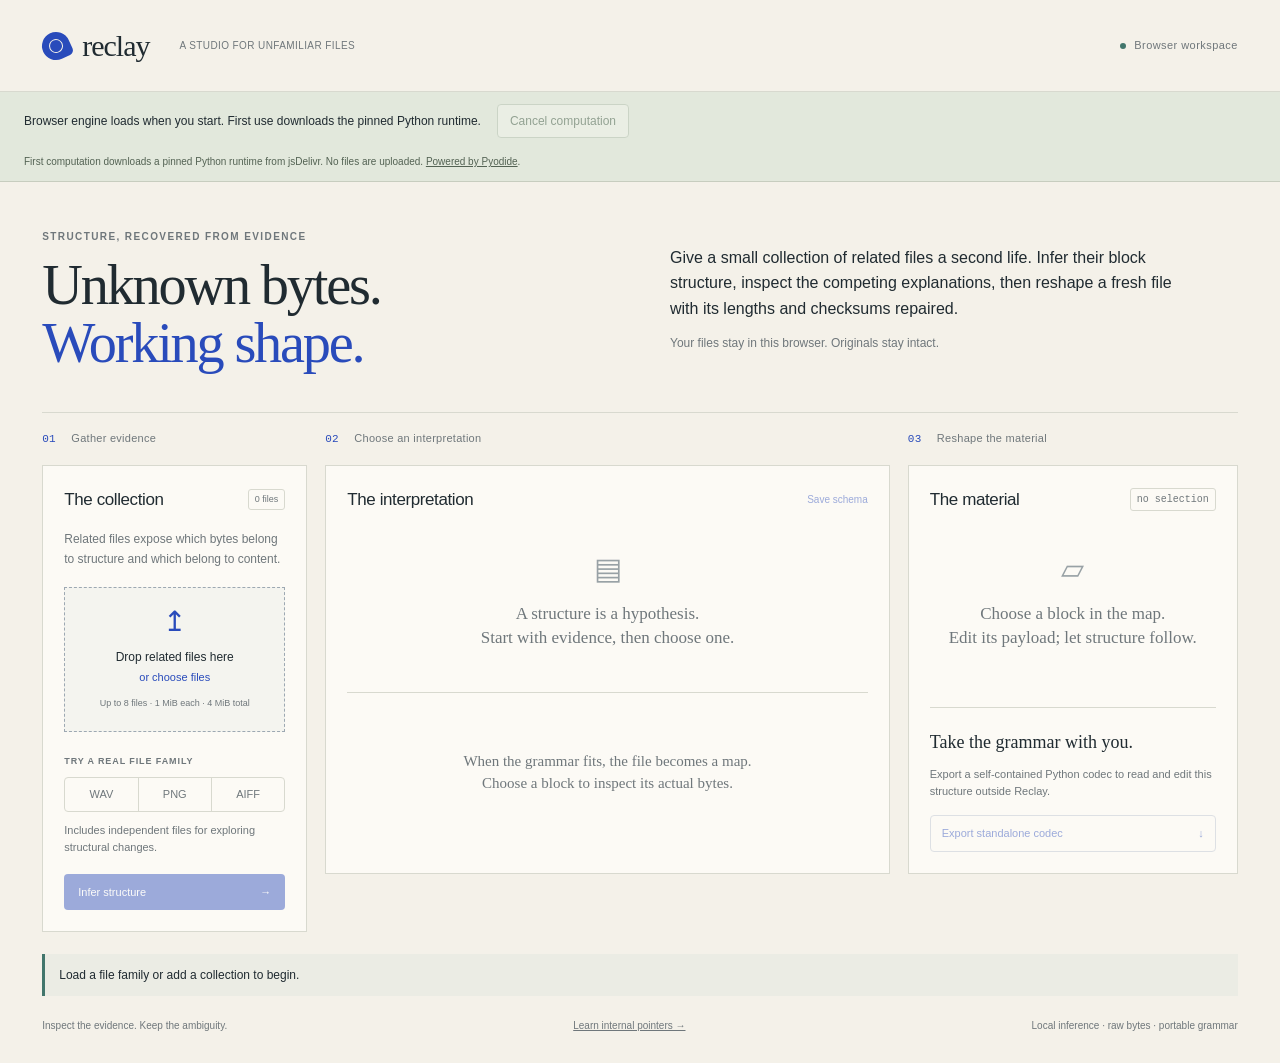
==== index.html @ bfb23b14 "Publish source-bearing Reclay browser lab 0.3.0" ====
<!doctype html>
<html lang="en">
  <head>
    <meta charset="utf-8" />
    <meta name="viewport" content="width=device-width, initial-scale=1" />
    <meta name="theme-color" content="#f4f1e9" />
    <title>Reclay · Give bytes a working shape</title>
    <link rel="stylesheet" href="./style.css" />
    <script src="./browser-transport.js" defer></script><script src="./app.js" defer></script>
  <meta http-equiv="Content-Security-Policy" content="default-src 'self'; script-src 'self' https://cdn.jsdelivr.net 'wasm-unsafe-eval'; connect-src 'self' https://cdn.jsdelivr.net; style-src 'self'; img-src 'self' blob: data:; worker-src 'self'; object-src 'none'; base-uri 'self'"><link rel="stylesheet" href="./browser-runtime.css"></head>
  <body data-runtime="browser">
    <header class="masthead">
      <a class="wordmark" href="./index.html" aria-label="Reclay home"
        ><span class="brand-mark" aria-hidden="true"></span>reclay<span
          class="brand-caption"
          >a studio for unfamiliar files</span
        ></a
      >
      <div class="runtime">
        <span class="live-dot" aria-hidden="true"></span
        ><span id="runtime">Browser workspace</span>
      </div>
    </header><section class="browser-runtime" aria-label="Browser engine"><span id="browser-runtime-status" role="status" aria-live="polite">Files stay in this browser.</span><button id="browser-cancel" type="button" disabled>Cancel computation</button><small>First computation downloads a pinned Python runtime from jsDelivr. No files are uploaded. <a href="https://pyodide.org/" target="_blank" rel="noopener noreferrer">Powered by Pyodide</a>.</small></section>
    <main>
      <section class="intro">
        <div>
          <p class="eyebrow">STRUCTURE, RECOVERED FROM EVIDENCE</p>
          <h1>Unknown bytes.<br /><span>Working shape.</span></h1>
        </div>
        <div class="intro-copy">
          <p>
            Give a small collection of related files a second life. Infer their
            block structure, inspect the competing explanations, then reshape a
            fresh file with its lengths and checksums repaired.
          </p>
          <p class="quiet">
            Your files stay in this browser. Originals stay intact.
          </p>
        </div>
      </section>
      <div class="workflow-labels" aria-label="Workspace stages">
        <span><b>01</b> Gather evidence</span
        ><span><b>02</b> Choose an interpretation</span
        ><span><b>03</b> Reshape the material</span>
      </div>
      <div class="studio">
        <aside class="corpus-pane panel">
          <div class="panel-heading">
            <h2>The collection</h2>
            <span id="corpus-count" class="badge">0 files</span>
          </div>
          <p class="support">
            Related files expose which bytes belong to structure and which
            belong to content.
          </p>
          <label class="dropzone" id="dropzone"
            ><input
              id="corpus-files"
              type="file"
              multiple
              aria-label="Add files to the evidence collection"
            /><span class="upload-symbol" aria-hidden="true">↥</span
            ><strong>Drop related files here</strong><span>or choose files</span
            ><small>Up to 8 files · 1 MiB each · 4 MiB total</small></label
          >
          <div class="examples">
            <p class="eyebrow small">TRY A REAL FILE FAMILY</p>
            <div class="segmented" aria-label="Example families">
              <button type="button" data-example="wav">WAV</button
              ><button type="button" data-example="png">PNG</button
              ><button type="button" data-example="aiff">AIFF</button>
            </div>
            <p id="example-description" class="quiet small-copy">
              Includes independent files for exploring structural changes.
            </p>
          </div>
          <ul
            id="corpus-list"
            class="file-list"
            aria-label="Evidence files"
          ></ul>
          <button id="infer" class="primary wide" type="button" disabled>
            Infer structure <span aria-hidden="true">→</span>
          </button>
          <div id="evidence-summary" class="evidence-summary" hidden></div>
          <details id="experiment-details" class="details" hidden>
            <summary>Experiments &amp; limits</summary>
            <pre id="experiments"></pre>
          </details>
        </aside>
        <section class="structure-pane panel" aria-label="Inferred structure">
          <div class="panel-heading">
            <h2>The interpretation</h2>
            <button
              id="download-schema"
              class="text-button"
              type="button"
              disabled
            >
              Save schema
            </button>
          </div>
          <div id="candidate-empty" class="empty-note">
            <span class="specimen-icon" aria-hidden="true">▤</span>
            <p>
              A structure is a hypothesis.<br />Start with evidence, then choose
              one.
            </p>
          </div>
          <div
            id="candidates"
            class="candidates"
            aria-label="Candidate interpretations"
          ></div>
          <p id="candidate-status" class="support" hidden></p>
          <details id="model-details" class="details" hidden>
            <summary>Inspect this grammar</summary>
            <pre id="model-json"></pre>
          </details>
          <div class="target-controls" id="target-controls" hidden>
            <label for="target-file">WORKING FILE</label>
            <div class="target-row">
              <select
                id="target-file"
                aria-label="Choose a working file"
              ></select
              ><label class="button secondary" for="target-upload"
                >Open a fresh file</label
              ><input
                id="target-upload"
                class="visually-hidden"
                type="file"
                aria-label="Open a fresh working file"
              />
            </div>
            <p id="target-summary" class="quiet small-copy"></p>
          </div>
          <div id="document-area" hidden>
            <div class="section-heading">
              <h3>The block map</h3>
              <span id="document-size" class="mono quiet"></span>
            </div>
            <div
              id="byte-map"
              class="byte-map"
              aria-label="File block byte map"
            ></div>
            <div id="map-legend" class="map-legend"></div>
            <div class="tree-labels">
              <span>Block / location</span><span>Payload</span>
            </div>
            <div
              id="chunk-tree"
              class="chunk-tree"
              role="group"
              aria-label="File blocks"
            ></div>
            <div id="document-facts" class="document-facts"></div>
          </div>
          <div id="parse-empty" class="empty-note lower">
            <p>
              When the grammar fits, the file becomes a map.<br />Choose a block
              to inspect its actual bytes.
            </p>
          </div>
        </section>
        <aside class="editor-pane panel" aria-label="Block editor">
          <div class="panel-heading">
            <h2>The material</h2>
            <span id="editor-path" class="badge mono">no selection</span>
          </div>
          <div id="editor-empty" class="empty-note">
            <span class="specimen-icon" aria-hidden="true">▱</span>
            <p>
              Choose a block in the map.<br />Edit its payload; let structure
              follow.
            </p>
          </div>
          <div id="editor-body" hidden>
            <div class="selected-heading">
              <h3 id="selected-tag"></h3>
              <span id="selected-range" class="mono quiet"></span>
            </div>
            <div id="selected-facts" class="selected-facts"></div>
            <div class="editor-toolbar">
              <div class="segmented compact" aria-label="Payload encoding">
                <button id="mode-hex" type="button" aria-pressed="true">
                  Hex</button
                ><button id="mode-text" type="button" aria-pressed="false">
                  UTF-8
                </button>
              </div>
              <span id="payload-size" class="mono quiet"></span>
            </div>
            <label for="payload-editor" class="eyebrow small" id="payload-label"
              >PAYLOAD BYTES</label
            ><textarea
              id="payload-editor"
              spellcheck="false"
              autocapitalize="off"
              autocomplete="off"
              aria-describedby="editor-help"
              placeholder="Select a block to inspect bytes"
            ></textarea>
            <p id="editor-help" class="quiet small-copy">
              Hex pairs edit raw payload bytes. Container sizes and checksums
              are computed from the new file.
            </p>
            <div class="edit-actions">
              <button id="preview" class="primary" type="button">
                Build edited file</button
              ><button id="discard-edit" class="text-button" type="button">
                Reset draft
              </button>
            </div>
            <p id="draft-status" class="quiet small-copy"></p>
          </div>
          <div id="changes" class="changes" hidden>
            <div class="section-heading">
              <h3>What changed</h3>
              <span class="badge">preview</span>
            </div>
            <div id="change-stats" class="change-stats"></div>
            <div id="change-ranges" class="change-ranges"></div>
            <details class="details">
              <summary>Repair evidence</summary>
              <pre id="change-json"></pre>
            </details>
            <button id="download-file" class="primary wide" type="button">
              Download edited file <span aria-hidden="true">↓</span>
            </button>
            <p class="quiet small-copy">
              A separate file, with the current preview's bytes.
            </p>
          </div>
          <div class="codec-section">
            <div>
              <h3>Take the grammar with you.</h3>
              <p class="quiet small-copy">
                Export a self-contained Python codec to read and edit this
                structure outside Reclay.
              </p>
            </div>
            <button
              id="download-codec"
              class="secondary wide"
              type="button"
              disabled
            >
              Export standalone codec <span aria-hidden="true">↓</span>
            </button>
          </div>
        </aside>
      </div>
      <div id="status" class="status" role="status" aria-live="polite">
        Load a file family or add a collection to begin.
      </div>
      <footer>
        <span>Inspect the evidence. Keep the ambiguity.</span
        ><a href="./relocation.html">Learn internal pointers →</a><span>Local inference · raw bytes · portable grammar</span>
      </footer>
    </main>
  </body>
</html>
---- style.css ----
:root {
  --paper: #f4f1e9;
  --panel: #fcfaf5;
  --ink: #202b31;
  --muted: #6f777b;
  --line: #d8d9cf;
  --blue: #294bbb;
  --blue-soft: #e8ecfc;
  --teal: #42766c;
  --clay: #b57655;
  --serif: Georgia, "Times New Roman", serif;
  --mono: ui-monospace, SFMono-Regular, Consolas, monospace;
}
* {
  box-sizing: border-box;
}
body {
  margin: 0;
  background: var(--paper);
  color: var(--ink);
  font-family: Arial, Helvetica, sans-serif;
  font-size: 14px;
  line-height: 1.5;
}
button,
input,
select,
textarea {
  font: inherit;
}
button,
.button {
  cursor: pointer;
}
button:disabled {
  cursor: not-allowed;
  opacity: 0.45;
}
button:focus-visible,
a:focus-visible,
summary:focus-visible,
.dropzone:focus-within,
textarea:focus-visible,
select:focus-visible {
  outline: 3px solid #95acf6;
  outline-offset: 3px;
}
a {
  color: inherit;
}
h1,
h2,
h3,
p {
  margin-top: 0;
}
h2 {
  font-size: 17px;
  font-weight: 500;
  letter-spacing: -0.4px;
  margin: 0;
}
h3 {
  font-weight: 500;
  font-size: 15px;
  margin: 0;
}
button {
  border: 0;
}
button,
.button {
  border-radius: 4px;
  text-decoration: none;
  transition:
    background 0.15s,
    color 0.15s,
    box-shadow 0.15s;
}
button:hover:not(:disabled),
.button:hover {
  filter: brightness(0.97);
}
.masthead {
  display: flex;
  justify-content: space-between;
  align-items: center;
  padding: 23px 3.3%;
  border-bottom: 1px solid var(--line);
}
.wordmark {
  display: flex;
  align-items: center;
  gap: 12px;
  font-family: var(--serif);
  font-size: 30px;
  letter-spacing: -1px;
  text-decoration: none;
}
.brand-mark {
  width: 28px;
  height: 28px;
  background: var(--blue);
  border-radius: 50% 50% 5px 50%;
  transform: rotate(-25deg);
  position: relative;
}
.brand-mark:after {
  content: "";
  position: absolute;
  width: 12px;
  height: 12px;
  border: 1px solid var(--paper);
  border-radius: 50%;
  top: 7px;
  left: 7px;
}
.brand-caption {
  font-family: Arial, sans-serif;
  letter-spacing: 0.04em;
  font-size: 10px;
  text-transform: uppercase;
  margin-left: 18px;
  color: var(--muted);
}
.runtime {
  display: flex;
  align-items: center;
  gap: 8px;
  color: var(--muted);
  font-size: 11px;
  letter-spacing: 0.04em;
}
.live-dot {
  width: 6px;
  height: 6px;
  background: var(--teal);
  border-radius: 100%;
}
main {
  max-width: 1740px;
  margin: auto;
  padding: 0 3.3%;
}
.intro {
  display: grid;
  grid-template-columns: 1fr 1fr;
  align-items: center;
  gap: 60px;
  padding: 47px 0 40px;
}
.eyebrow {
  color: var(--muted);
  font-size: 10px;
  letter-spacing: 0.14em;
  margin: 0 0 12px;
  font-weight: 600;
}
.eyebrow.small {
  font-size: 9px;
  letter-spacing: 0.1em;
  margin: 0 0 9px;
}
h1 {
  font-family: var(--serif);
  font-weight: 400;
  font-size: clamp(42px, 4.4vw, 65px);
  line-height: 1.03;
  letter-spacing: -2.2px;
  margin: 0;
}
h1 span {
  color: var(--blue);
}
.intro-copy {
  max-width: 505px;
  padding-top: 10px;
  font-size: 16px;
  line-height: 1.6;
}
.intro-copy p {
  margin-bottom: 13px;
}
.quiet {
  color: var(--muted);
}
.small-copy {
  font-size: 11px;
  line-height: 1.55;
  margin: 10px 0 0;
  overflow-wrap: anywhere;
}
.intro-copy .quiet {
  font-size: 12px;
}
.workflow-labels {
  display: grid;
  grid-template-columns: 265px minmax(360px, 1fr) 330px;
  gap: 18px;
  border-top: 1px solid var(--line);
  padding: 17px 0;
  font-size: 11px;
  color: var(--muted);
  letter-spacing: 0.025em;
}
.workflow-labels b {
  color: var(--blue);
  font-family: var(--mono);
  font-weight: 400;
  margin-right: 12px;
}
.studio {
  display: grid;
  grid-template-columns: 265px minmax(360px, 1fr) 330px;
  gap: 18px;
  align-items: start;
}
.panel {
  min-width: 0;
  background: var(--panel);
  border: 1px solid var(--line);
  padding: 21px;
}
.panel-heading,
.section-heading {
  display: flex;
  justify-content: space-between;
  align-items: center;
  gap: 10px;
  margin-bottom: 18px;
}
.badge {
  font-size: 9px;
  border: 1px solid var(--line);
  padding: 3px 6px;
  color: var(--muted);
  white-space: nowrap;
  border-radius: 3px;
  max-width: 140px;
  overflow: hidden;
  text-overflow: ellipsis;
}
.mono {
  font-family: var(--mono);
  font-size: 10px;
}
.support {
  font-size: 12px;
  line-height: 1.65;
  color: var(--muted);
  margin: 0 0 17px;
}
.dropzone {
  border: 1px dashed #9da8b2;
  padding: 20px 10px;
  display: flex;
  flex-direction: column;
  text-align: center;
  align-items: center;
  cursor: pointer;
  background: #f4f4ef;
}
.dropzone.drag-over {
  border-color: var(--blue);
  background: var(--blue-soft);
}
.dropzone input {
  width: 1px;
  height: 1px;
  position: absolute;
  opacity: 0;
  overflow: hidden;
}
.dropzone strong {
  font-weight: 500;
  font-size: 12px;
  margin-bottom: 3px;
}
.dropzone span:not(.upload-symbol) {
  font-size: 11px;
  color: var(--blue);
}
.dropzone small {
  font-size: 9px;
  color: var(--muted);
  margin-top: 12px;
}
.upload-symbol {
  color: var(--blue);
  font-size: 28px;
  line-height: 1;
  margin: 0 0 12px;
}
.examples {
  margin: 23px 0 18px;
}
.segmented {
  display: flex;
  border: 1px solid var(--line);
  border-radius: 4px;
  overflow: hidden;
}
.segmented button {
  flex: 1;
  padding: 8px 12px;
  color: var(--muted);
  background: transparent;
  border-radius: 0;
  font-size: 11px;
}
.segmented button + button {
  border-left: 1px solid var(--line);
}
.segmented button[aria-pressed="true"],
.segmented button.active {
  background: var(--blue-soft);
  color: var(--blue);
}
.segmented.compact button {
  padding: 5px 10px;
  font-size: 10px;
}
.primary {
  color: #fff;
  background: var(--blue);
  padding: 10px 14px;
  font-size: 11px;
}
.wide {
  display: flex;
  justify-content: space-between;
  align-items: center;
  width: 100%;
}
.secondary {
  border: 1px solid #b9c2d1;
  background: transparent;
  color: var(--blue);
  padding: 9px 11px;
  font-size: 11px;
}
.text-button {
  background: transparent;
  color: var(--blue);
  font-size: 10px;
  padding: 3px 0;
}
.file-list {
  list-style: none;
  margin: 0 0 15px;
  padding: 0;
}
.file-item {
  display: flex;
  align-items: center;
  gap: 7px;
  padding: 10px 0;
  border-top: 1px solid var(--line);
}
.file-copy {
  min-width: 0;
  flex: 1;
}
.file-copy strong {
  font-weight: 400;
  font-size: 11px;
  display: block;
  overflow-wrap: anywhere;
}
.file-copy small {
  font-family: var(--mono);
  font-size: 9px;
  color: var(--muted);
}
.remove-file {
  background: transparent;
  color: var(--muted);
  font-size: 17px;
  padding: 2px 5px;
}
.file-dot {
  width: 5px;
  height: 5px;
  background: var(--blue);
  border-radius: 50%;
  flex: none;
}
.empty-note {
  text-align: center;
  min-height: 149px;
  display: flex;
  align-items: center;
  justify-content: center;
  flex-direction: column;
  color: var(--muted);
  font-family: var(--serif);
  font-size: 17px;
  line-height: 1.45;
  padding: 14px 0;
}
.empty-note p {
  margin: 8px 0;
}
.specimen-icon {
  font-family: var(--mono);
  font-size: 30px;
  color: #98a1a5;
}
.empty-note.lower {
  border-top: 1px solid var(--line);
  margin-top: 13px;
  min-height: 160px;
  font-size: 15px;
}
.candidates {
  display: flex;
  flex-direction: column;
  gap: 8px;
}
.candidate {
  display: block;
  text-align: left;
  background: transparent;
  border: 1px solid var(--line);
  padding: 12px;
  color: var(--ink);
  width: 100%;
}
.candidate[aria-pressed="true"] {
  border-color: var(--blue);
  background: var(--blue-soft);
}
.candidate-title {
  display: flex;
  justify-content: space-between;
  align-items: baseline;
  font-size: 12px;
  gap: 10px;
}
.candidate small {
  display: block;
  color: var(--muted);
  font-family: var(--mono);
  font-size: 9px;
  margin-top: 6px;
  overflow-wrap: anywhere;
}
.candidate-select {
  color: var(--blue);
  font-size: 9px;
  white-space: nowrap;
}
.details {
  font-size: 11px;
  border-top: 1px solid var(--line);
  padding: 12px 0;
  margin-top: 12px;
}
.details summary {
  cursor: pointer;
  color: var(--muted);
}
pre {
  white-space: pre-wrap;
  overflow-wrap: anywhere;
  max-height: 280px;
  overflow: auto;
  font-family: var(--mono);
  font-size: 9px;
  line-height: 1.65;
  margin: 12px 0 0;
  padding: 10px;
  background: #f0f0e8;
  border: 1px solid var(--line);
}
.target-controls {
  margin-top: 24px;
  padding-top: 17px;
  border-top: 1px solid var(--line);
}
.target-controls > label {
  display: block;
  font-size: 9px;
  letter-spacing: 0.1em;
  color: var(--muted);
  margin-bottom: 8px;
}
.target-row {
  display: flex;
  gap: 8px;
  align-items: center;
}
.target-row select {
  min-width: 0;
  width: 100%;
  border: 1px solid var(--line);
  padding: 9px;
  color: var(--ink);
  background: var(--panel);
  font-size: 11px;
}
.target-row .button {
  white-space: nowrap;
  font-size: 10px;
  padding: 9px 10px;
}
#document-area {
  margin-top: 25px;
}
.section-heading {
  margin-bottom: 12px;
}
.byte-map {
  height: 31px;
  display: flex;
  gap: 2px;
  padding: 2px;
  background: #efeee6;
  border: 1px solid var(--line);
  border-radius: 4px;
  overflow: hidden;
}
.map-block {
  min-width: 3px;
  padding: 0;
  border-radius: 1px;
  opacity: 0.78;
}
.map-block[aria-pressed="true"] {
  opacity: 1;
  box-shadow: inset 0 0 0 2px var(--ink);
}
.map-legend {
  display: flex;
  gap: 10px;
  flex-wrap: wrap;
  font-family: var(--mono);
  font-size: 9px;
  color: var(--muted);
  margin-top: 9px;
}
.legend-item {
  display: flex;
  gap: 5px;
  align-items: center;
  max-width: 100%;
}
.legend-swatch {
  height: 5px;
  width: 8px;
  border-radius: 1px;
  flex: none;
}
.tree-labels {
  display: flex;
  justify-content: space-between;
  color: var(--muted);
  font-size: 9px;
  letter-spacing: 0.05em;
  margin-top: 20px;
  border-bottom: 1px solid var(--line);
  padding-bottom: 8px;
}
.chunk-tree {
  max-height: 490px;
  overflow: auto;
}
.chunk-row {
  display: flex;
  justify-content: space-between;
  align-items: center;
  gap: 10px;
  width: 100%;
  border-bottom: 1px solid var(--line);
  border-radius: 0;
  padding: 10px 8px;
  background: transparent;
  text-align: left;
  color: var(--ink);
}
.chunk-row[aria-pressed="true"] {
  background: var(--blue-soft);
}
.chunk-row .node-title {
  min-width: 0;
  flex: 1;
}
.node-tag {
  font-family: var(--mono);
  font-size: 11px;
  display: flex;
  gap: 7px;
  align-items: center;
  overflow-wrap: anywhere;
}
.node-branch {
  color: var(--muted);
}
.node-location {
  font-family: var(--mono);
  font-size: 9px;
  color: var(--muted);
  margin-top: 3px;
}
.node-length {
  font-family: var(--mono);
  font-size: 10px;
  color: var(--muted);
  white-space: nowrap;
}
.document-facts {
  display: flex;
  gap: 8px;
  flex-wrap: wrap;
  margin-top: 15px;
}
.fact {
  font-family: var(--mono);
  font-size: 9px;
  padding: 4px 7px;
  border: 1px solid var(--line);
  color: var(--muted);
  overflow-wrap: anywhere;
}
.selected-heading {
  display: flex;
  align-items: baseline;
  justify-content: space-between;
  gap: 8px;
  margin: 0 0 10px;
}
.selected-heading h3 {
  font-family: var(--mono);
  font-size: 17px;
  overflow-wrap: anywhere;
}
.selected-facts {
  font-size: 10px;
  color: var(--muted);
  line-height: 1.8;
  overflow-wrap: anywhere;
}
.editor-toolbar {
  display: flex;
  justify-content: space-between;
  align-items: center;
  gap: 8px;
  margin: 19px 0 11px;
}
textarea {
  display: block;
  resize: vertical;
  width: 100%;
  min-height: 185px;
  max-height: 450px;
  padding: 12px;
  background: #f2f1e9;
  color: var(--ink);
  border: 1px solid var(--line);
  border-radius: 3px;
  font-family: var(--mono);
  font-size: 11px;
  line-height: 1.65;
  word-break: break-all;
}
.edit-actions {
  display: flex;
  align-items: center;
  justify-content: space-between;
  gap: 8px;
  margin-top: 17px;
}
.changes {
  margin-top: 26px;
  padding-top: 17px;
  border-top: 1px solid var(--line);
}
.change-stats {
  display: grid;
  grid-template-columns: repeat(3, 1fr);
  gap: 10px;
  margin: 15px 0;
}
.stat strong {
  display: block;
  font-family: var(--mono);
  font-size: 15px;
  font-weight: 400;
  color: var(--blue);
  overflow-wrap: anywhere;
}
.stat span {
  font-size: 9px;
  color: var(--muted);
}
.change-ranges {
  font-family: var(--mono);
  font-size: 9px;
  color: var(--muted);
  line-height: 1.75;
  overflow-wrap: anywhere;
}
.codec-section {
  margin-top: 28px;
  padding-top: 21px;
  border-top: 1px solid var(--line);
}
.codec-section h3 {
  font-family: var(--serif);
  font-size: 18px;
}
.codec-section button {
  margin-top: 15px;
}
.evidence-summary {
  border-top: 1px solid var(--line);
  margin-top: 22px;
  padding-top: 15px;
  font-size: 11px;
  line-height: 1.65;
}
.evidence-summary strong {
  font-weight: 500;
  color: var(--blue);
}
.status {
  margin: 22px 0 0;
  padding: 12px 14px;
  background: #ebece4;
  border-left: 3px solid var(--teal);
  color: var(--ink);
  font-size: 12px;
  overflow-wrap: anywhere;
}
.status.error {
  background: #faeae2;
  border-color: #b85c39;
  color: #86391e;
}
.status.busy {
  border-color: var(--blue);
}
footer {
  display: flex;
  justify-content: space-between;
  gap: 20px;
  color: var(--muted);
  font-size: 10px;
  padding: 22px 0 30px;
}
.visually-hidden {
  position: absolute;
  width: 1px;
  height: 1px;
  padding: 0;
  overflow: hidden;
  clip: rect(0, 0, 0, 0);
  white-space: nowrap;
  border: 0;
}
[hidden] {
  display: none !important;
}
@media (min-width: 1550px) {
  .studio,
  .workflow-labels {
    grid-template-columns: 290px minmax(480px, 1fr) 380px;
  }
  .panel {
    padding: 25px;
  }
  textarea {
    min-height: 240px;
  }
}
@media (max-width: 1120px) {
  .studio {
    grid-template-columns: 225px minmax(300px, 1fr);
  }
  .workflow-labels {
    grid-template-columns: 225px 1fr;
  }
  .workflow-labels span:last-child {
    display: none;
  }
  .editor-pane {
    grid-column: 2;
  }
  .corpus-pane {
    grid-row: 1 / span 2;
  }
  .brand-caption {
    display: none;
  }
  .intro {
    gap: 35px;
  }
  .panel {
    padding: 18px;
  }
}
@media (max-width: 720px) {
  .masthead {
    padding: 17px 20px;
  }
  .wordmark {
    font-size: 26px;
  }
  .brand-mark {
    width: 25px;
    height: 25px;
  }
  .runtime {
    font-size: 9px;
  }
  main {
    padding: 0 20px;
  }
  .intro {
    grid-template-columns: 1fr;
    gap: 20px;
    padding: 33px 0 25px;
  }
  .intro h1 {
    font-size: 48px;
  }
  .intro-copy {
    font-size: 14px;
    padding: 0;
    max-width: none;
  }
  .intro-copy p {
    margin-bottom: 9px;
  }
  .workflow-labels {
    display: block;
    padding: 13px 0;
  }
  .workflow-labels span {
    display: none;
  }
  .workflow-labels span:first-child {
    display: inline;
  }
  .studio {
    grid-template-columns: 1fr;
    gap: 16px;
  }
  .editor-pane,
  .corpus-pane {
    grid-column: auto;
    grid-row: auto;
  }
  .panel {
    padding: 20px;
  }
  .dropzone {
    padding: 17px;
  }
  .examples {
    margin-top: 19px;
  }
  .file-list {
    max-height: 200px;
    overflow: auto;
  }
  .structure-pane .empty-note {
    min-height: 120px;
  }
  .target-row {
    flex-wrap: wrap;
  }
  .target-row select {
    flex: 1;
    min-width: 125px;
  }
  .target-row .button {
    font-size: 10px;
    padding: 9px 8px;
  }
  .intro-copy .quiet {
    font-size: 11px;
  }
  .chunk-row {
    padding: 10px 7px;
  }
  .chunk-tree {
    max-height: 360px;
  }
  footer {
    flex-direction: column;
    gap: 5px;
    padding: 18px 0 25px;
  }
  .editor-pane textarea {
    min-height: 180px;
  }
  .badge {
    max-width: 120px;
  }
}

.weight-1 {
  flex-grow: 1;
  flex-basis: 0;
}
.weight-2 {
  flex-grow: 2;
  flex-basis: 0;
}
.weight-3 {
  flex-grow: 3;
  flex-basis: 0;
}
.weight-4 {
  flex-grow: 4;
  flex-basis: 0;
}
.weight-5 {
  flex-grow: 5;
  flex-basis: 0;
}
.weight-6 {
  flex-grow: 6;
  flex-basis: 0;
}
.weight-7 {
  flex-grow: 7;
  flex-basis: 0;
}
.weight-8 {
  flex-grow: 8;
  flex-basis: 0;
}
.weight-9 {
  flex-grow: 9;
  flex-basis: 0;
}
.weight-10 {
  flex-grow: 10;
  flex-basis: 0;
}
.weight-11 {
  flex-grow: 11;
  flex-basis: 0;
}
.weight-12 {
  flex-grow: 12;
  flex-basis: 0;
}
.weight-13 {
  flex-grow: 13;
  flex-basis: 0;
}
.weight-14 {
  flex-grow: 14;
  flex-basis: 0;
}
.weight-15 {
  flex-grow: 15;
  flex-basis: 0;
}
.weight-16 {
  flex-grow: 16;
  flex-basis: 0;
}
.weight-17 {
  flex-grow: 17;
  flex-basis: 0;
}
.weight-18 {
  flex-grow: 18;
  flex-basis: 0;
}
.weight-19 {
  flex-grow: 19;
  flex-basis: 0;
}
.weight-20 {
  flex-grow: 20;
  flex-basis: 0;
}
.weight-21 {
  flex-grow: 21;
  flex-basis: 0;
}
.weight-22 {
  flex-grow: 22;
  flex-basis: 0;
}
.weight-23 {
  flex-grow: 23;
  flex-basis: 0;
}
.weight-24 {
  flex-grow: 24;
  flex-basis: 0;
}
.weight-25 {
  flex-grow: 25;
  flex-basis: 0;
}
.weight-26 {
  flex-grow: 26;
  flex-basis: 0;
}
.weight-27 {
  flex-grow: 27;
  flex-basis: 0;
}
.weight-28 {
  flex-grow: 28;
  flex-basis: 0;
}
.weight-29 {
  flex-grow: 29;
  flex-basis: 0;
}
.weight-30 {
  flex-grow: 30;
  flex-basis: 0;
}
.weight-31 {
  flex-grow: 31;
  flex-basis: 0;
}
.weight-32 {
  flex-grow: 32;
  flex-basis: 0;
}
.weight-33 {
  flex-grow: 33;
  flex-basis: 0;
}
.weight-34 {
  flex-grow: 34;
  flex-basis: 0;
}
.weight-35 {
  flex-grow: 35;
  flex-basis: 0;
}
.weight-36 {
  flex-grow: 36;
  flex-basis: 0;
}
.weight-37 {
  flex-grow: 37;
  flex-basis: 0;
}
.weight-38 {
  flex-grow: 38;
  flex-basis: 0;
}
.weight-39 {
  flex-grow: 39;
  flex-basis: 0;
}
.weight-40 {
  flex-grow: 40;
  flex-basis: 0;
}
.weight-41 {
  flex-grow: 41;
  flex-basis: 0;
}
.weight-42 {
  flex-grow: 42;
  flex-basis: 0;
}
.weight-43 {
  flex-grow: 43;
  flex-basis: 0;
}
.weight-44 {
  flex-grow: 44;
  flex-basis: 0;
}
.weight-45 {
  flex-grow: 45;
  flex-basis: 0;
}
.weight-46 {
  flex-grow: 46;
  flex-basis: 0;
}
.weight-47 {
  flex-grow: 47;
  flex-basis: 0;
}
.weight-48 {
  flex-grow: 48;
  flex-basis: 0;
}
.weight-49 {
  flex-grow: 49;
  flex-basis: 0;
}
.weight-50 {
  flex-grow: 50;
  flex-basis: 0;
}
.weight-51 {
  flex-grow: 51;
  flex-basis: 0;
}
.weight-52 {
  flex-grow: 52;
  flex-basis: 0;
}
.weight-53 {
  flex-grow: 53;
  flex-basis: 0;
}
.weight-54 {
  flex-grow: 54;
  flex-basis: 0;
}
.weight-55 {
  flex-grow: 55;
  flex-basis: 0;
}
.weight-56 {
  flex-grow: 56;
  flex-basis: 0;
}
.weight-57 {
  flex-grow: 57;
  flex-basis: 0;
}
.weight-58 {
  flex-grow: 58;
  flex-basis: 0;
}
.weight-59 {
  flex-grow: 59;
  flex-basis: 0;
}
.weight-60 {
  flex-grow: 60;
  flex-basis: 0;
}
.weight-61 {
  flex-grow: 61;
  flex-basis: 0;
}
.weight-62 {
  flex-grow: 62;
  flex-basis: 0;
}
.weight-63 {
  flex-grow: 63;
  flex-basis: 0;
}
.weight-64 {
  flex-grow: 64;
  flex-basis: 0;
}
.weight-65 {
  flex-grow: 65;
  flex-basis: 0;
}
.weight-66 {
  flex-grow: 66;
  flex-basis: 0;
}
.weight-67 {
  flex-grow: 67;
  flex-basis: 0;
}
.weight-68 {
  flex-grow: 68;
  flex-basis: 0;
}
.weight-69 {
  flex-grow: 69;
  flex-basis: 0;
}
.weight-70 {
  flex-grow: 70;
  flex-basis: 0;
}
.weight-71 {
  flex-grow: 71;
  flex-basis: 0;
}
.weight-72 {
  flex-grow: 72;
  flex-basis: 0;
}
.weight-73 {
  flex-grow: 73;
  flex-basis: 0;
}
.weight-74 {
  flex-grow: 74;
  flex-basis: 0;
}
.weight-75 {
  flex-grow: 75;
  flex-basis: 0;
}
.weight-76 {
  flex-grow: 76;
  flex-basis: 0;
}
.weight-77 {
  flex-grow: 77;
  flex-basis: 0;
}
.weight-78 {
  flex-grow: 78;
  flex-basis: 0;
}
.weight-79 {
  flex-grow: 79;
  flex-basis: 0;
}
.weight-80 {
  flex-grow: 80;
  flex-basis: 0;
}
.weight-81 {
  flex-grow: 81;
  flex-basis: 0;
}
.weight-82 {
  flex-grow: 82;
  flex-basis: 0;
}
.weight-83 {
  flex-grow: 83;
  flex-basis: 0;
}
.weight-84 {
  flex-grow: 84;
  flex-basis: 0;
}
.weight-85 {
  flex-grow: 85;
  flex-basis: 0;
}
.weight-86 {
  flex-grow: 86;
  flex-basis: 0;
}
.weight-87 {
  flex-grow: 87;
  flex-basis: 0;
}
.weight-88 {
  flex-grow: 88;
  flex-basis: 0;
}
.weight-89 {
  flex-grow: 89;
  flex-basis: 0;
}
.weight-90 {
  flex-grow: 90;
  flex-basis: 0;
}
.weight-91 {
  flex-grow: 91;
  flex-basis: 0;
}
.weight-92 {
  flex-grow: 92;
  flex-basis: 0;
}
.weight-93 {
  flex-grow: 93;
  flex-basis: 0;
}
.weight-94 {
  flex-grow: 94;
  flex-basis: 0;
}
.weight-95 {
  flex-grow: 95;
  flex-basis: 0;
}
.weight-96 {
  flex-grow: 96;
  flex-basis: 0;
}
.weight-97 {
  flex-grow: 97;
  flex-basis: 0;
}
.weight-98 {
  flex-grow: 98;
  flex-basis: 0;
}
.weight-99 {
  flex-grow: 99;
  flex-basis: 0;
}
.weight-100 {
  flex-grow: 100;
  flex-basis: 0;
}
.depth-0 {
  padding-left: 8px;
}
.depth-1 {
  padding-left: 20px;
}
.depth-2 {
  padding-left: 32px;
}
.depth-3 {
  padding-left: 44px;
}
.depth-4 {
  padding-left: 56px;
}
.depth-5 {
  padding-left: 68px;
}
.depth-6 {
  padding-left: 80px;
}
.depth-7 {
  padding-left: 92px;
}
.depth-8 {
  padding-left: 104px;
}
.color-0 {
  background: #294bbb;
}
.color-1 {
  background: #668a7b;
}
.color-2 {
  background: #bb895e;
}
.color-3 {
  background: #959ac7;
}
.color-4 {
  background: #6c879b;
}
.color-5 {
  background: #c3ae71;
}

.support.incomplete {
  margin-top: 12px;
  padding: 11px 12px;
  border-left: 3px solid #b57655;
  background: #f7eadd;
  color: #7a4b31;
  font-weight: 500;
}
---- browser-runtime.css ----
.browser-runtime{max-width:1468px;margin:0 auto;padding:12px 24px;display:flex;align-items:center;gap:16px;flex-wrap:wrap;background:#e2e8dc;border-bottom:1px solid #c7cdbf;font:12px/1.5 -apple-system,BlinkMacSystemFont,Segoe UI,sans-serif}.browser-runtime button{padding:7px 12px;border:1px solid #b1bead;border-radius:4px;background:#f5f7ef;color:#344e3b;font:inherit;cursor:pointer}.browser-runtime button:disabled{opacity:.45;cursor:default}.browser-runtime small{flex-basis:100%;font-size:10px;color:#536253}.browser-runtime a{color:inherit}
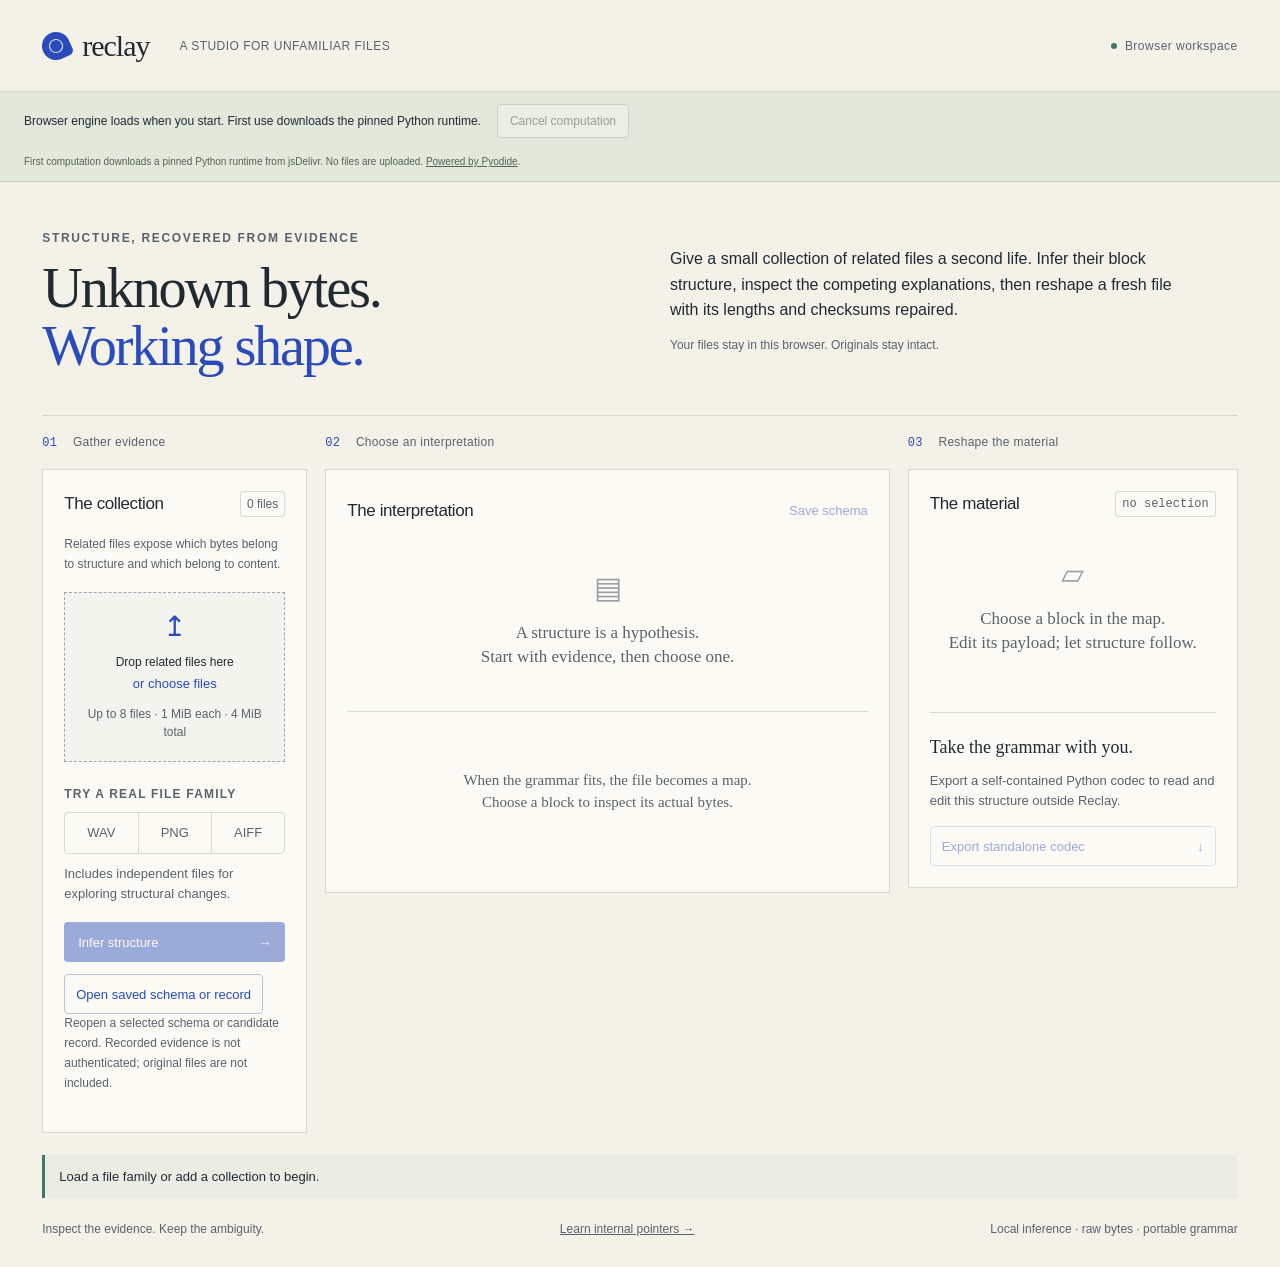
==== commit e36a96fa: "Publish the merged Reclay recovery and relocation update" ====
--- a/index.html
+++ b/index.html
@@ -82,6 +82,9 @@
           <button id="infer" class="primary wide" type="button" disabled>
             Infer structure <span aria-hidden="true">→</span>
           </button>
+          <label class="button secondary" for="schema-file">Open saved schema or record</label>
+          <input id="schema-file" class="visually-hidden" type="file" accept=".json,.reclay,application/json" aria-label="Open saved schema or record" aria-describedby="schema-help" />
+          <p id="schema-help" class="support">Reopen a selected schema or candidate record. Recorded evidence is not authenticated; original files are not included.</p>
           <div id="evidence-summary" class="evidence-summary" hidden></div>
           <details id="experiment-details" class="details" hidden>
             <summary>Experiments &amp; limits</summary>
@@ -113,6 +116,17 @@
             aria-label="Candidate interpretations"
           ></div>
           <p id="candidate-status" class="support" hidden></p>
+          <section id="holdout-panel" aria-label="Validate with holdout files" hidden>
+            <h3>Check independent files</h3>
+            <p class="support">Select files not used for inference. Byte hashes detect repeats; they cannot prove independent origin. A match is not proof of a unique grammar.</p>
+            <label class="button secondary" for="holdout-files">Choose holdout files</label>
+            <input id="holdout-files" class="visually-hidden" type="file" multiple aria-label="Choose holdout files" />
+            <ul id="holdout-list" class="file-list" aria-label="Holdout files"></ul>
+            <p id="holdout-status" class="support" role="status">No holdout validation yet.</p>
+            <button id="validate-holdouts" class="secondary" type="button" disabled>Validate candidates</button>
+            <button id="download-validation" class="text-button" type="button" disabled>Save validation record</button>
+            <details id="holdout-details" class="details" hidden><summary>Survivors and refusals</summary><pre id="holdout-outcomes"></pre></details>
+          </section>
           <details id="model-details" class="details" hidden>
             <summary>Inspect this grammar</summary>
             <pre id="model-json"></pre>
--- a/style.css
+++ b/style.css
@@ -42,7 +42,7 @@
 .dropzone:focus-within,
 textarea:focus-visible,
 select:focus-visible {
-  outline: 3px solid #95acf6;
+  outline: 3px solid #294bbb;
   outline-offset: 3px;
 }
 a {
@@ -1354,3 +1354,123 @@
   color: #7a4b31;
   font-weight: 500;
 }
+
+/* Readable evidence and controls keep the studio's paper-and-ink character. */
+:root {
+  --muted: #58646a;
+}
+.brand-caption,
+.runtime,
+.eyebrow,
+.eyebrow.small,
+.workflow-labels,
+.badge,
+.mono,
+.dropzone small,
+.file-copy small,
+.candidate small,
+.candidate-select,
+.target-controls > label,
+.map-legend,
+.tree-labels,
+.node-location,
+.node-length,
+.fact,
+.selected-facts,
+.stat span,
+.change-ranges,
+footer {
+  font-size: 12px;
+}
+.small-copy,
+.dropzone span:not(.upload-symbol),
+.segmented button,
+.segmented.compact button,
+.primary,
+.secondary,
+.text-button,
+.file-copy strong,
+.candidate-title,
+.details,
+.target-row select,
+.target-row .button,
+.node-tag,
+textarea,
+.evidence-summary,
+.status {
+  font-size: 13px;
+}
+pre {
+  font-size: 12px;
+  line-height: 1.6;
+}
+.primary,
+.secondary,
+.segmented button,
+.text-button,
+.remove-file {
+  min-height: 40px;
+}
+.button.secondary {
+  display: inline-flex;
+  align-items: center;
+}
+.remove-file {
+  min-width: 40px;
+}
+#holdout-panel {
+  margin-top: 24px;
+  padding-top: 20px;
+  border-top: 1px solid var(--line);
+}
+#holdout-panel h3 {
+  margin-bottom: 8px;
+}
+#holdout-panel .text-button {
+  margin-left: 8px;
+}
+label.button:has(+ input:focus) {
+  outline: 3px solid #536ed1;
+  outline-offset: 3px;
+}
+@media (max-width: 720px) {
+  .runtime,
+  .intro-copy .quiet,
+  .target-row .button {
+    font-size: 12px;
+  }
+  #holdout-panel .text-button {
+    margin-left: 4px;
+  }
+}
+@media (prefers-reduced-motion: reduce) {
+  button,
+  .button {
+    transition: none;
+  }
+}
+
+/* Focus stays visible inside clipped groups and on colored byte segments. */
+.segmented button {
+  white-space: nowrap;
+}
+.segmented button:focus-visible {
+  outline: 3px solid #294bbb;
+  outline-offset: -4px;
+  position: relative;
+  z-index: 1;
+}
+.byte-map:focus-within {
+  outline: 3px solid #294bbb;
+  outline-offset: 3px;
+}
+.map-block:focus-visible {
+  outline: none;
+  box-shadow: inset 0 0 0 2px #fff, inset 0 0 0 4px #294bbb;
+}
+
+/* The native file input stays keyboard reachable. */
+label[for="schema-file"] { margin-top: 12px; }
+label[for="schema-file"]:has(+ input:focus-visible) {
+  outline: 3px solid var(--blue, #164d77); outline-offset: 3px;
+}
